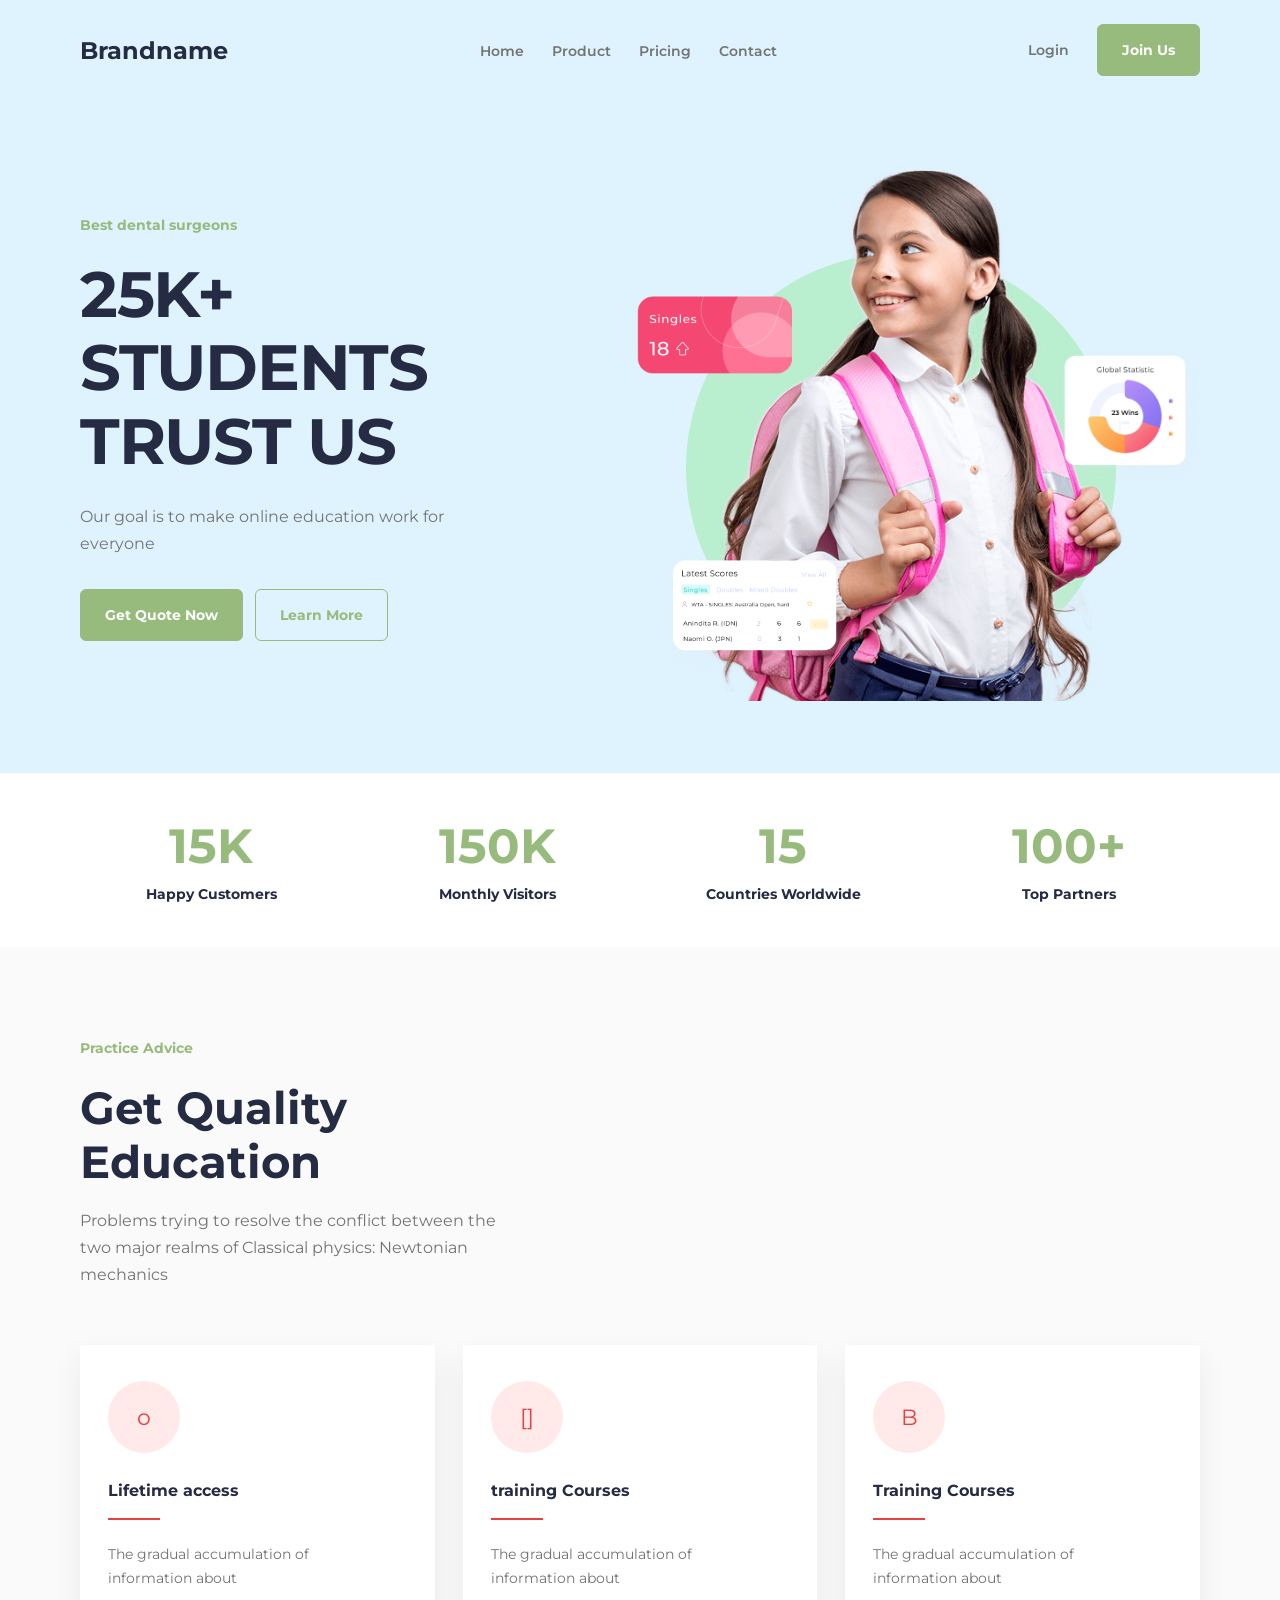
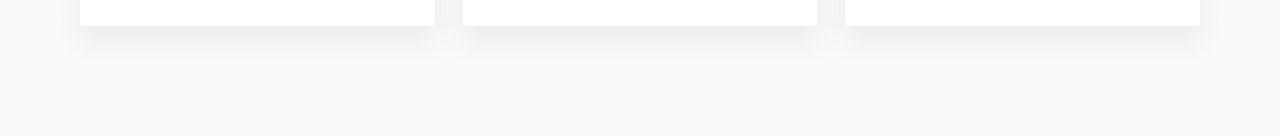
==== index.html @ 00443231 "Update index.html" ====
<!DOCTYPE html>
<html lang="pt">
<head>
    <meta charset="UTF-8">
    <meta name="viewport" content="width=device-width, initial-scale=1.0">
    <title>BrandName</title>
    <link rel="preconnect" href="https://fonts.googleapis.com">
    <link rel="preconnect" href="https://fonts.gstatic.com" crossorigin>
    <link href="https://fonts.googleapis.com/css2?family=Montserrat:wght@400;500;700;800&display=swap" rel="stylesheet">
    <link rel="stylesheet" href="style.css">
</head>
<body>
    <section class="hero-section">
        <div class="container">
            <header class="navbar">
                <div class="logotipo">Brandname</div>
                <nav class="menu" aria-label="Principal">
                    <ul>
                        <li><a class="item-link" href="#">Home</a></li>
                        <li><a class="item-link" href="products/product.html">Product</a></li>
                        <li><a class="item-link" href="#">Pricing</a></li>
                        <li><a class="item-link" href="contacts/contact.html">Contact</a></li>
                    </ul>
                </nav>
                <div class="nav-auth">
                    <a href="#" class="btn-login">Login</a>
                    <a href="#" class="btn btn-primary">Join Us</a>
                </div>
            </header>

            <div class="hero">
                <section class="hero-content">
                    <p class="section-kicker">Best dental surgeons</p>
                    <h1>25K+ STUDENTS TRUST US</h1>
                    <p class="hero-description">Our goal is to make online education work for everyone</p>
                    <div class="hero-actions">
                        <a href="#" class="btn btn-primary">Get Quote Now</a>
                        <a href="#" class="btn btn-secondary">Learn More</a>
                    </div>
                </section>

                <section class="hero-visual" aria-label="Destaques visuais">
                    <div class="visual-circle"></div>
                    <img class="student-image" src="images/technology.png" alt="Estudante sorrindo com mochila">
                    <img class="floating-card single" src="images/Singles.png" alt="Cartao com destaque de singles">
                    <img class="floating-card scores" src="images/Scores.png" alt="Cartao com ultimas pontuacoes">
                    <img class="floating-card global-statics" src="images/Statistic.png" alt="Cartao com estatisticas globais">
                </section>
            </div>
        </div>
    </section>

    <section class="stats-section">
        <div class="container stats-grid">
            <article class="stat-item">
                <h2>15K</h2>
                <p>Happy Customers</p>
            </article>
            <article class="stat-item">
                <h2>150K</h2>
                <p>Monthly Visitors</p>
            </article>
            <article class="stat-item">
                <h2>15</h2>
                <p>Countries Worldwide</p>
            </article>
            <article class="stat-item">
                <h2>100+</h2>
                <p>Top Partners</p>
            </article>
        </div>
    </section>

    <section class="education-section">
        <div class="container">
            <div class="section-heading">
                <p class="section-kicker">Practice Advice</p>
                <h2>Get Quality Education</h2>
                <p class="section-description">Problems trying to resolve the conflict between the two major realms of Classical physics: Newtonian mechanics</p>
            </div>
            <div class="card-grid">
                <article class="feature-card">
                    <div class="card-icon">o</div>
                    <h3>Lifetime access</h3>
                    <span class="card-line"></span>
                    <p>The gradual accumulation of information about</p>
                </article>
                <article class="feature-card">
                    <div class="card-icon">[]</div>
                    <h3>training Courses</h3>
                    <span class="card-line"></span>
                    <p>The gradual accumulation of information about</p>
                </article>
                <article class="feature-card">
                    <div class="card-icon">B</div>
                    <h3>Training Courses</h3>
                    <span class="card-line"></span>
                    <p>The gradual accumulation of information about</p>
                </article>
            </div>
        </div>
    </section>
</body>
</html>
---- style.css ----
:root {
    --primary-color: #96bb7c;
    --primary-dark: #7faa5f;
    --light-color: #ffffff;
    --hero-bg: #dff3ff;
    --page-bg: #fafafa;
    --brand-color: #252b42;
    --text-muted: #737373;
    --shadow-color: rgba(38, 51, 77, 0.08);
    --accent-red: #e74040;
}

* {
    margin: 0;
    padding: 0;
    box-sizing: border-box;
}

html {
    -webkit-text-size-adjust: 100%;
}

body {
    font-family: "Montserrat", sans-serif;
    background: var(--page-bg);
    color: var(--brand-color);
    overflow-x: hidden;
}

img {
    display: block;
    max-width: 100%;
    height: auto;
}

a {
    text-decoration: none;
}

.container {
    width: min(1120px, calc(100% - 48px));
    margin: 0 auto;
}

.hero-section {
    background: var(--hero-bg);
}

.navbar {
    display: flex;
    align-items: center;
    justify-content: space-between;
    gap: 24px;
    padding: 24px 0;
}

.logotipo {
    font-size: clamp(1.2rem, 2vw, 1.5rem);
    font-weight: 700;
    color: var(--brand-color);
}

.menu ul,
.nav-auth {
    display: flex;
    align-items: center;
    gap: 28px;
    list-style: none;
}

.menu ul {
    flex-wrap: wrap;
    justify-content: center;
}

.item-link,
.btn-login {
    color: var(--text-muted);
    font-size: 0.9rem;
    font-weight: 600;
}

.item-link:hover,
.btn-login:hover {
    color: var(--brand-color);
}

.btn {
    display: inline-flex;
    align-items: center;
    justify-content: center;
    gap: 8px;
    min-height: 52px;
    padding: 0 24px;
    border-radius: 6px;
    font-size: 0.9rem;
    font-weight: 700;
    transition: 0.2s ease;
    text-align: center;
}

.btn-primary {
    background: var(--primary-color);
    color: var(--light-color);
    border: 1px solid var(--primary-color);
}

.btn-primary:hover {
    background: var(--primary-dark);
    border-color: var(--primary-dark);
}

.btn-secondary {
    color: var(--primary-color);
    border: 1px solid var(--primary-color);
    background: transparent;
}

.btn-secondary:hover {
    background: rgba(150, 187, 124, 0.08);
}

.hero {
    display: grid;
    grid-template-columns: minmax(280px, 470px) minmax(280px, 1fr);
    align-items: center;
    gap: clamp(24px, 4vw, 56px);
    padding: 56px 0 72px;
}

.section-kicker {
    color: var(--primary-color);
    font-size: 0.9rem;
    font-weight: 700;
    margin-bottom: 24px;
}

.hero-content {
    min-width: 0;
}

.hero-content h1 {
    font-size: clamp(2.2rem, 5vw, 4.4rem);
    line-height: 1.15;
    letter-spacing: -0.02em;
    margin-bottom: 24px;
    overflow-wrap: anywhere;
}

.hero-description,
.section-description {
    color: var(--text-muted);
    font-size: 1rem;
    line-height: 1.7;
    max-width: 420px;
}

.hero-actions {
    display: flex;
    flex-wrap: wrap;
    gap: 12px;
    margin-top: 32px;
}

.hero-visual {
    position: relative;
    min-height: 500px;
    display: flex;
    align-items: end;
    justify-content: center;
    min-width: 0;
}

.visual-circle {
    position: absolute;
    width: min(430px, 78%);
    aspect-ratio: 1;
    border-radius: 50%;
    background: #b9efcf;
    bottom: 18px;
    left: 50%;
    transform: translateX(-50%);
}

.student-image {
    position: relative;
    width: min(470px, 100%);
    z-index: 2;
}

.floating-card {
    position: absolute;
    z-index: 3;
}

.single {
    width: clamp(100px, 18vw, 155px);
    left: 6%;
    top: 140px;
}

.scores {
    width: clamp(120px, 22vw, 180px);
    left: 12%;
    bottom: 28px;
}

.global-statics {
    width: clamp(110px, 18vw, 150px);
    right: 0;
    top: 190px;
}

.stats-section {
    background: var(--light-color);
}

.stats-grid {
    display: grid;
    grid-template-columns: repeat(4, minmax(0, 1fr));
    gap: 24px;
    padding: 44px 0;
}

.stat-item {
    text-align: center;
}

.stat-item h2 {
    color: var(--primary-color);
    font-size: clamp(2rem, 4vw, 3rem);
    font-weight: 700;
    margin-bottom: 10px;
}

.stat-item p {
    color: var(--brand-color);
    font-size: 0.88rem;
    font-weight: 700;
}

.education-section {
    padding: 92px 0 110px;
}

.section-heading {
    max-width: 520px;
    margin-bottom: 56px;
}

.section-heading h2 {
    font-size: clamp(2rem, 4vw, 2.8rem);
    margin-bottom: 18px;
    overflow-wrap: anywhere;
}

.card-grid {
    display: grid;
    grid-template-columns: repeat(3, minmax(0, 1fr));
    gap: 28px;
}

.feature-card {
    background: var(--light-color);
    padding: 36px 28px;
    box-shadow: 0 14px 28px var(--shadow-color);
    min-height: 255px;
}

.card-icon {
    width: 72px;
    height: 72px;
    display: grid;
    place-items: center;
    border-radius: 50%;
    background: #ffe9e9;
    color: var(--accent-red);
    font-size: 1.4rem;
    margin-bottom: 28px;
}

.feature-card h3 {
    font-size: 1rem;
    margin-bottom: 18px;
}

.card-line {
    display: inline-block;
    width: 52px;
    height: 2px;
    background: var(--accent-red);
    margin-bottom: 18px;
}

.feature-card p {
    color: var(--text-muted);
    font-size: 0.9rem;
    line-height: 1.7;
    max-width: 220px;
}

@media (max-width: 1080px) {
    .navbar {
        justify-content: center;
    }

    .menu,
    .nav-auth {
        width: 100%;
        justify-content: center;
    }

    .hero {
        grid-template-columns: 1fr;
        padding-top: 24px;
    }

    .hero-content {
        max-width: 620px;
    }

    .hero-visual {
        min-height: 420px;
        width: min(100%, 560px);
        margin: 0 auto;
    }

    .stats-grid,
    .card-grid {
        grid-template-columns: repeat(2, minmax(0, 1fr));
    }
}

@media (max-width: 640px) {
    .container {
        width: min(100% - 32px, 1120px);
    }

    .navbar {
        align-items: center;
        gap: 16px;
    }

    .menu ul,
    .nav-auth,
    .hero-actions {
        gap: 14px;
    }

    .nav-auth {
        flex-wrap: wrap;
    }

    .btn,
    .hero-actions .btn {
        width: 100%;
    }

    .hero {
        gap: 28px;
        padding-bottom: 48px;
    }

    .hero-visual {
        min-height: 320px;
    }

    .visual-circle {
        width: min(280px, 82%);
        bottom: 12px;
    }

    .single {
        left: 0;
        top: 60px;
    }

    .scores {
        left: 10px;
        bottom: 10px;
    }

    .global-statics {
        right: 0;
        top: 110px;
    }

    .stats-grid,
    .card-grid {
        grid-template-columns: 1fr;
    }

    .education-section {
        padding: 72px 0 84px;
    }

    .feature-card {
        min-height: auto;
    }
}

@media (max-width: 420px) {
    .menu ul {
        gap: 10px 16px;
    }

    .item-link,
    .btn-login,
    .btn {
        font-size: 0.85rem;
    }

    .hero-content h1 {
        font-size: 1.95rem;
    }

    .hero-description,
    .section-description,
    .feature-card p {
        font-size: 0.92rem;
    }

    .hero-visual {
        min-height: 280px;
    }
}
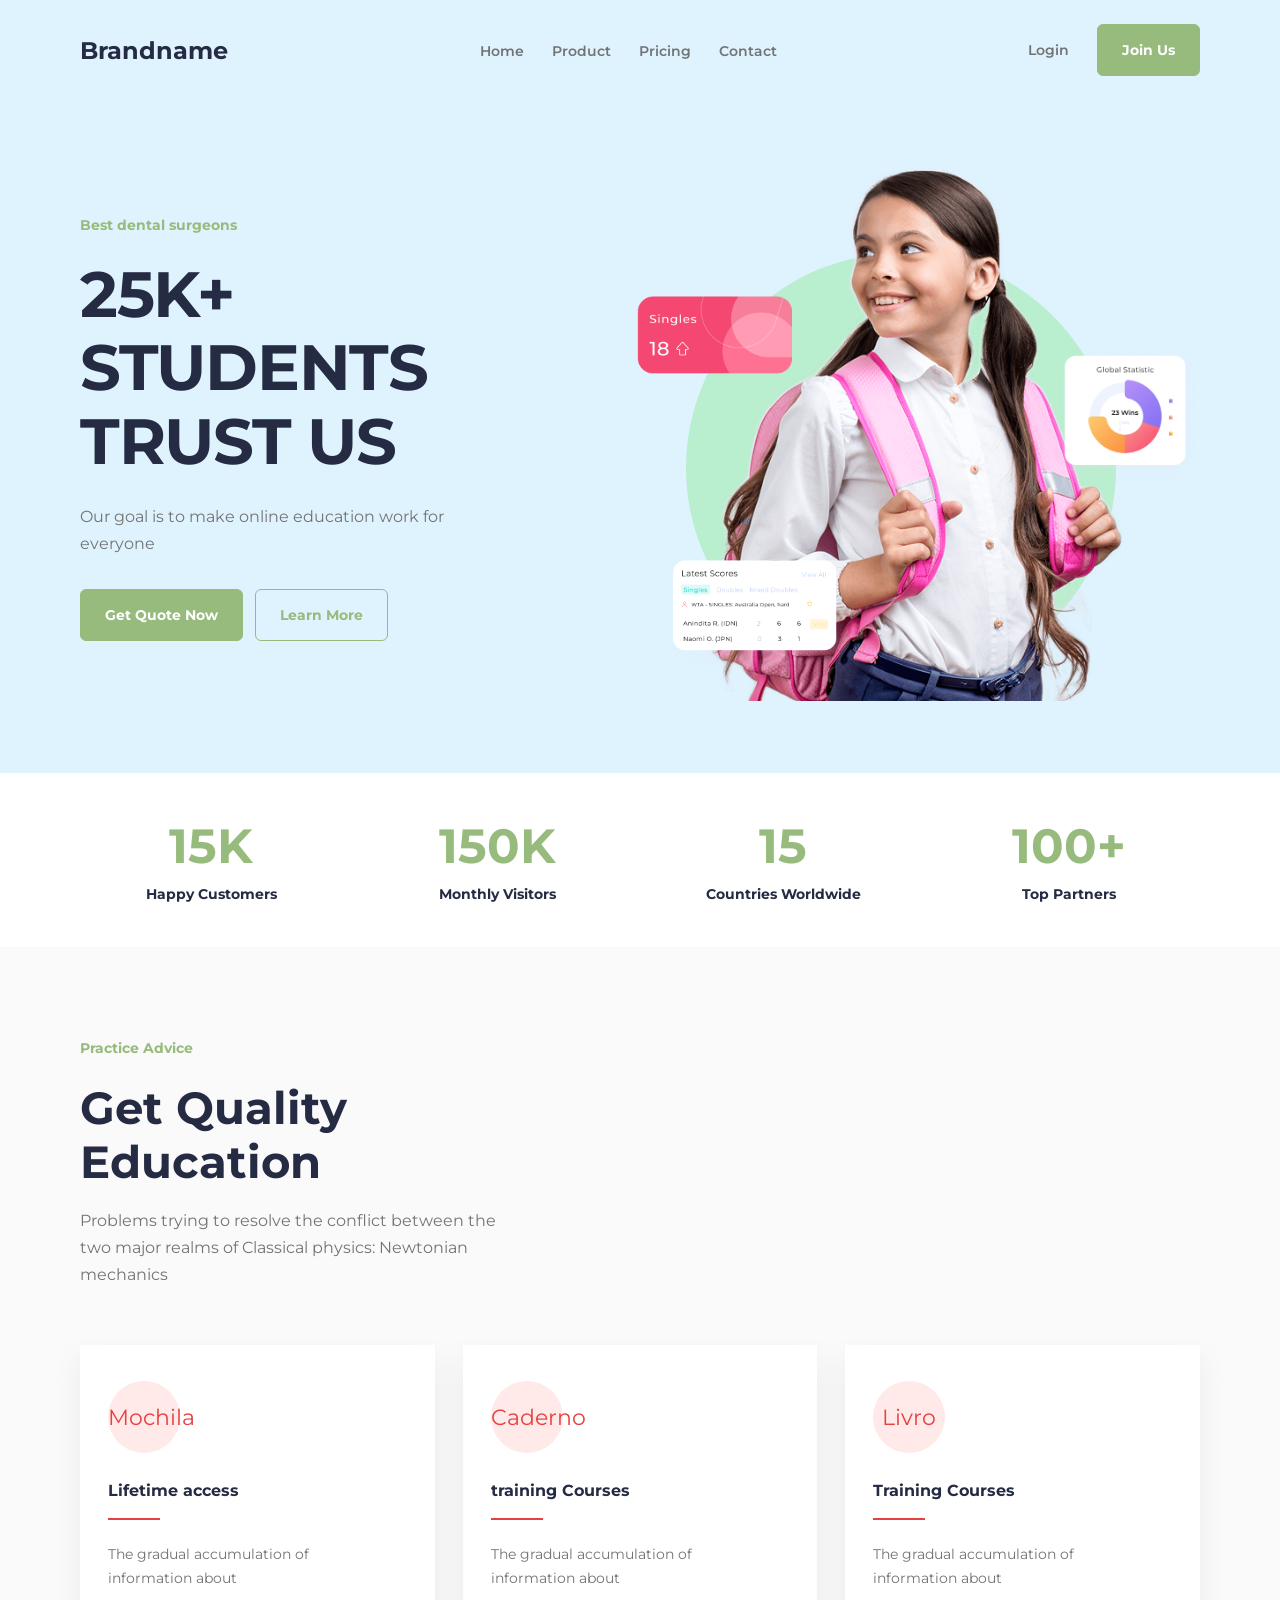
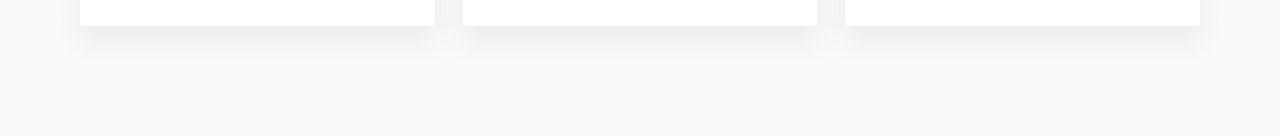
==== commit e4e6a6c2: "Update index.html" ====
--- a/index.html
+++ b/index.html
@@ -80,19 +80,19 @@
             </div>
             <div class="card-grid">
                 <article class="feature-card">
-                    <div class="card-icon">o</div>
+                    <div class="card-icon">Mochila</div>
                     <h3>Lifetime access</h3>
                     <span class="card-line"></span>
                     <p>The gradual accumulation of information about</p>
                 </article>
                 <article class="feature-card">
-                    <div class="card-icon">[]</div>
+                    <div class="card-icon">Caderno</div>
                     <h3>training Courses</h3>
                     <span class="card-line"></span>
                     <p>The gradual accumulation of information about</p>
                 </article>
                 <article class="feature-card">
-                    <div class="card-icon">B</div>
+                    <div class="card-icon">Livro</div>
                     <h3>Training Courses</h3>
                     <span class="card-line"></span>
                     <p>The gradual accumulation of information about</p>
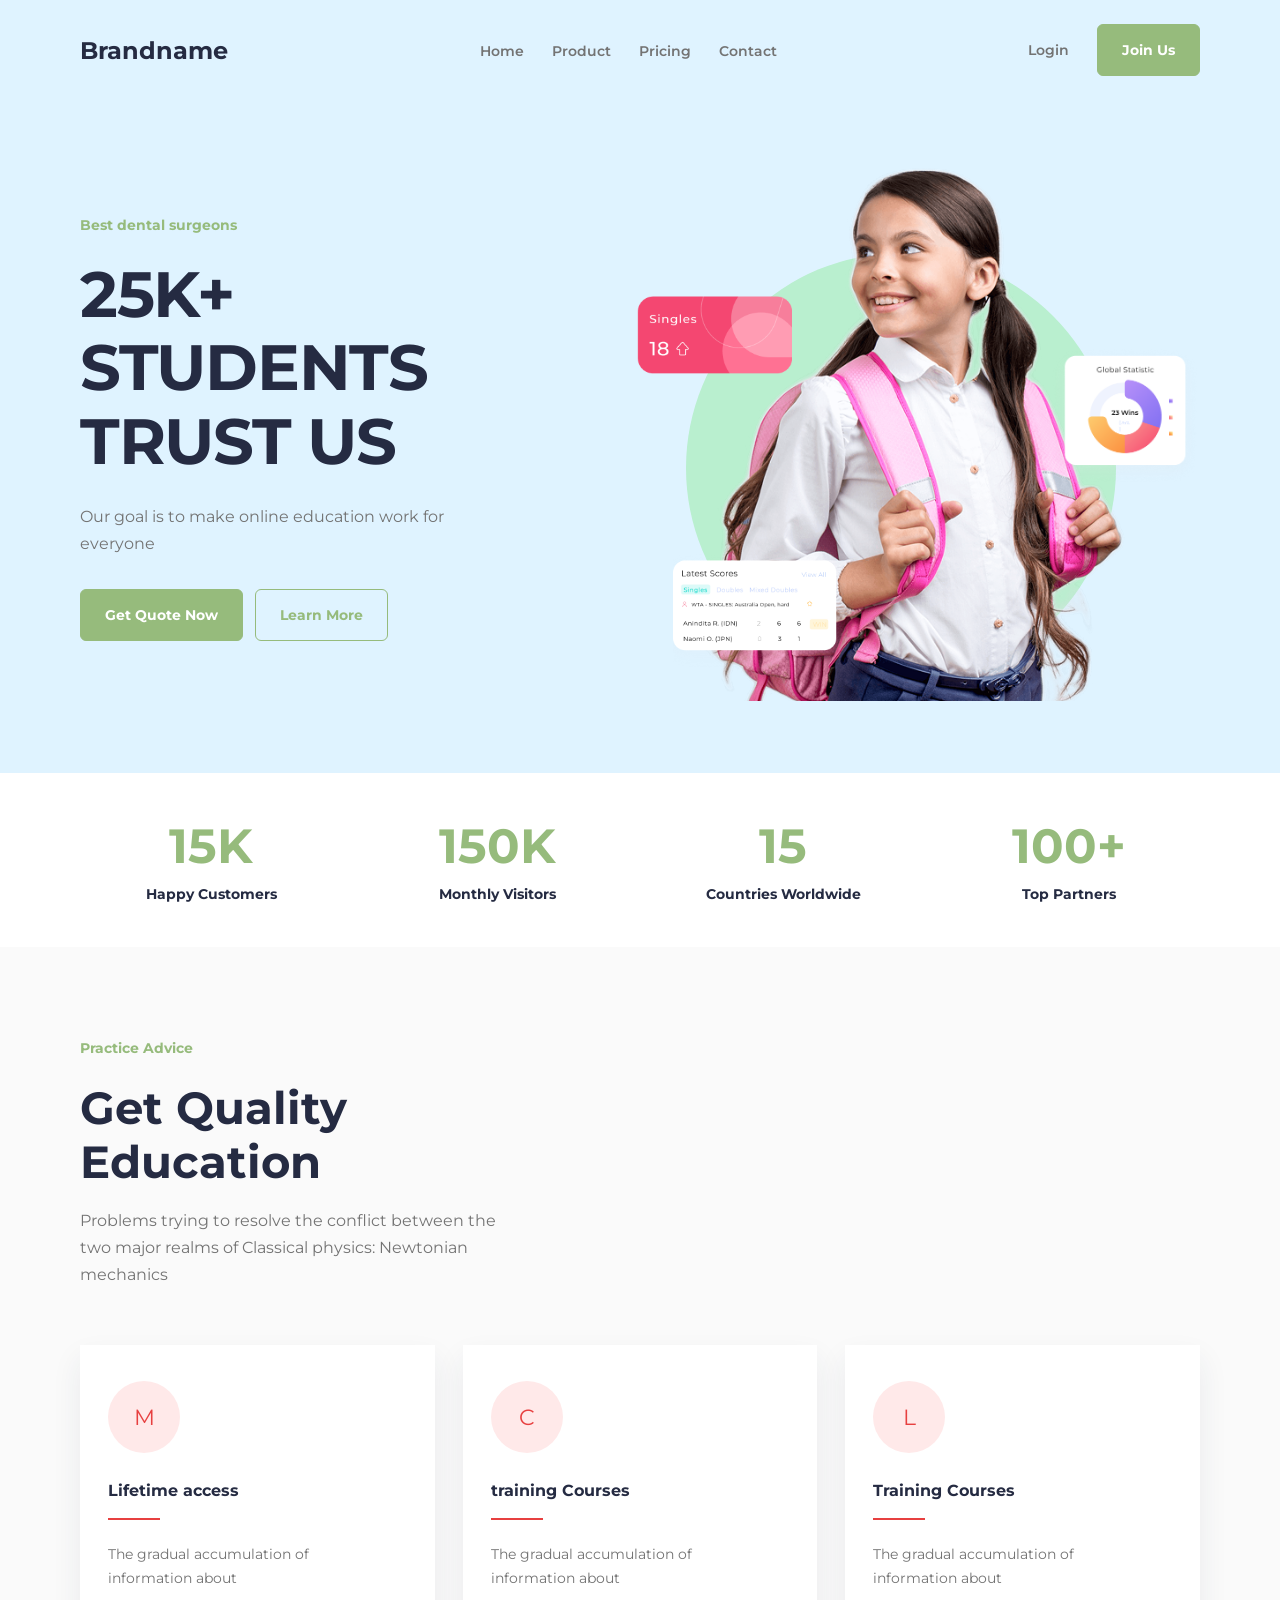
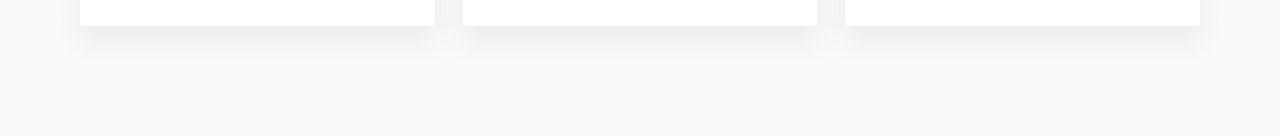
==== commit 98b3ecfd: "Update index.html" ====
--- a/index.html
+++ b/index.html
@@ -80,19 +80,19 @@
             </div>
             <div class="card-grid">
                 <article class="feature-card">
-                    <div class="card-icon">Mochila</div>
+                    <div class="card-icon">M</div>
                     <h3>Lifetime access</h3>
                     <span class="card-line"></span>
                     <p>The gradual accumulation of information about</p>
                 </article>
                 <article class="feature-card">
-                    <div class="card-icon">Caderno</div>
+                    <div class="card-icon">C</div>
                     <h3>training Courses</h3>
                     <span class="card-line"></span>
                     <p>The gradual accumulation of information about</p>
                 </article>
                 <article class="feature-card">
-                    <div class="card-icon">Livro</div>
+                    <div class="card-icon">L</div>
                     <h3>Training Courses</h3>
                     <span class="card-line"></span>
                     <p>The gradual accumulation of information about</p>
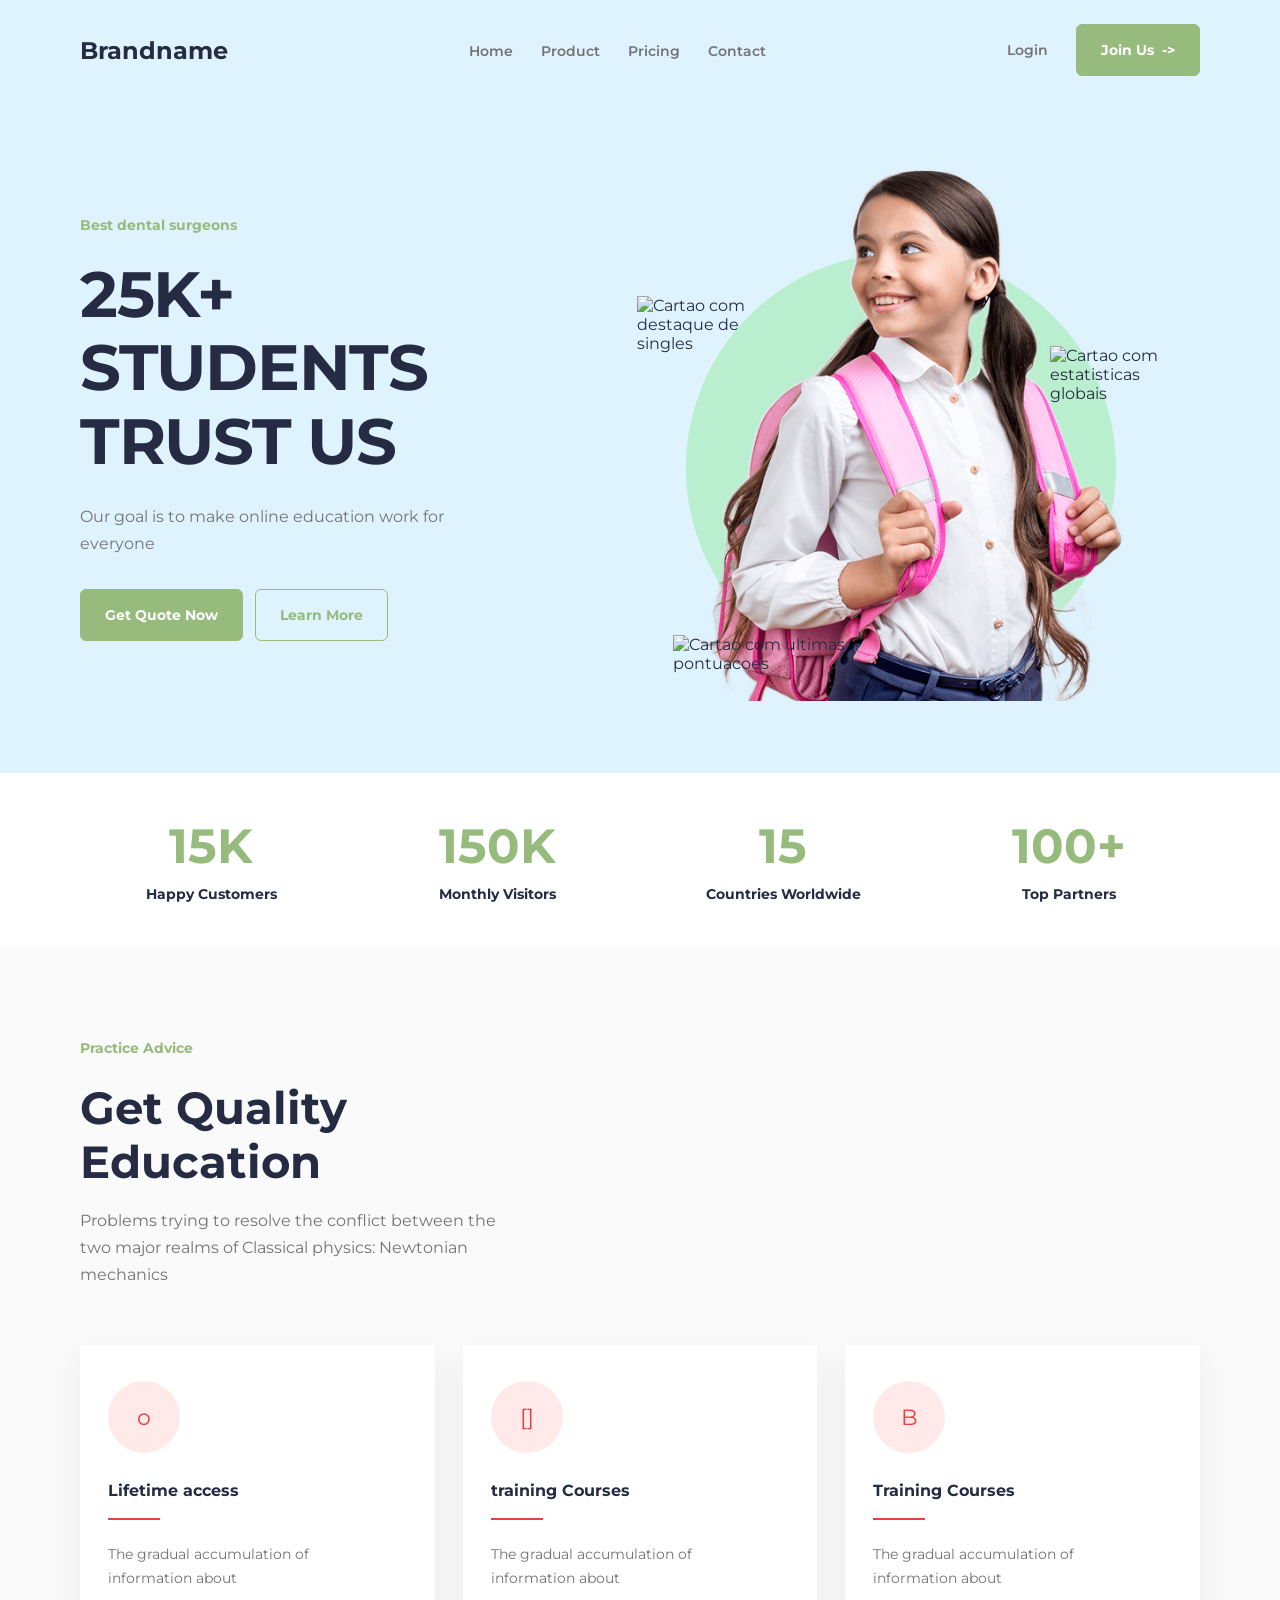
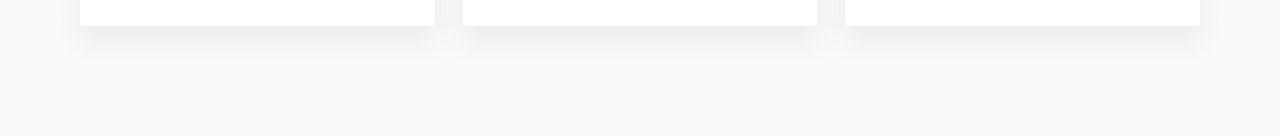
==== commit 8edbe49c: "Update index.html" ====
--- a/index.html
+++ b/index.html
@@ -24,7 +24,7 @@
                 </nav>
                 <div class="nav-auth">
                     <a href="#" class="btn-login">Login</a>
-                    <a href="#" class="btn btn-primary">Join Us</a>
+                    <a href="#" class="btn btn-primary">Join Us <span aria-hidden="true">-&gt;</span></a>
                 </div>
             </header>
 
@@ -42,9 +42,9 @@
                 <section class="hero-visual" aria-label="Destaques visuais">
                     <div class="visual-circle"></div>
                     <img class="student-image" src="images/technology.png" alt="Estudante sorrindo com mochila">
-                    <img class="floating-card single" src="images/Singles.png" alt="Cartao com destaque de singles">
-                    <img class="floating-card scores" src="images/Scores.png" alt="Cartao com ultimas pontuacoes">
-                    <img class="floating-card global-statics" src="images/Statistic.png" alt="Cartao com estatisticas globais">
+                    <img class="floating-card single" src="Singles.png" alt="Cartao com destaque de singles">
+                    <img class="floating-card scores" src="Scores.png" alt="Cartao com ultimas pontuacoes">
+                    <img class="floating-card global-statics" src="Statistic.png" alt="Cartao com estatisticas globais">
                 </section>
             </div>
         </div>
@@ -80,19 +80,19 @@
             </div>
             <div class="card-grid">
                 <article class="feature-card">
-                    <div class="card-icon">M</div>
+                    <div class="card-icon">o</div>
                     <h3>Lifetime access</h3>
                     <span class="card-line"></span>
                     <p>The gradual accumulation of information about</p>
                 </article>
                 <article class="feature-card">
-                    <div class="card-icon">C</div>
+                    <div class="card-icon">[]</div>
                     <h3>training Courses</h3>
                     <span class="card-line"></span>
                     <p>The gradual accumulation of information about</p>
                 </article>
                 <article class="feature-card">
-                    <div class="card-icon">L</div>
+                    <div class="card-icon">B</div>
                     <h3>Training Courses</h3>
                     <span class="card-line"></span>
                     <p>The gradual accumulation of information about</p>
@@ -100,5 +100,81 @@
             </div>
         </div>
     </section>
+
+    <script>
+        const heroVisual = document.querySelector('.hero-visual');
+
+if (heroVisual) {
+    const prefersReducedMotion = window.matchMedia('(prefers-reduced-motion: reduce)');
+    const supportsFinePointer = window.matchMedia('(pointer: fine)');
+
+    const revealHero = () => {
+        requestAnimationFrame(() => {
+            heroVisual.classList.add('is-visible');
+        });
+    };
+
+    const observer = new IntersectionObserver(
+        (entries) => {
+            entries.forEach((entry) => {
+                if (entry.isIntersecting) {
+                    revealHero();
+                    observer.disconnect();
+                }
+            });
+        },
+        {
+            threshold: 0.35
+        }
+    );
+
+    observer.observe(heroVisual);
+
+    if (!prefersReducedMotion.matches && supportsFinePointer.matches) {
+        const maxOffset = 16;
+        let currentX = 0;
+        let currentY = 0;
+        let targetX = 0;
+        let targetY = 0;
+        let rafId = null;
+
+        const render = () => {
+            currentX += (targetX - currentX) * 0.12;
+            currentY += (targetY - currentY) * 0.12;
+
+            heroVisual.style.setProperty('--pointer-x', `${currentX.toFixed(2)}px`);
+            heroVisual.style.setProperty('--pointer-y', `${currentY.toFixed(2)}px`);
+
+            const isMoving = Math.abs(targetX - currentX) > 0.05 || Math.abs(targetY - currentY) > 0.05;
+            rafId = isMoving ? requestAnimationFrame(render) : null;
+        };
+
+        const startRender = () => {
+            if (!rafId) {
+                rafId = requestAnimationFrame(render);
+            }
+        };
+
+        heroVisual.addEventListener('pointermove', (event) => {
+            const rect = heroVisual.getBoundingClientRect();
+            const offsetX = (event.clientX - rect.left) / rect.width - 0.5;
+            const offsetY = (event.clientY - rect.top) / rect.height - 0.5;
+
+            targetX = offsetX * maxOffset;
+            targetY = offsetY * maxOffset;
+            startRender();
+        });
+
+        heroVisual.addEventListener('pointerleave', () => {
+            targetX = 0;
+            targetY = 0;
+            startRender();
+        });
+    } else {
+        heroVisual.classList.add('is-visible');
+    }
+}
+
+    </script>
 </body>
 </html>
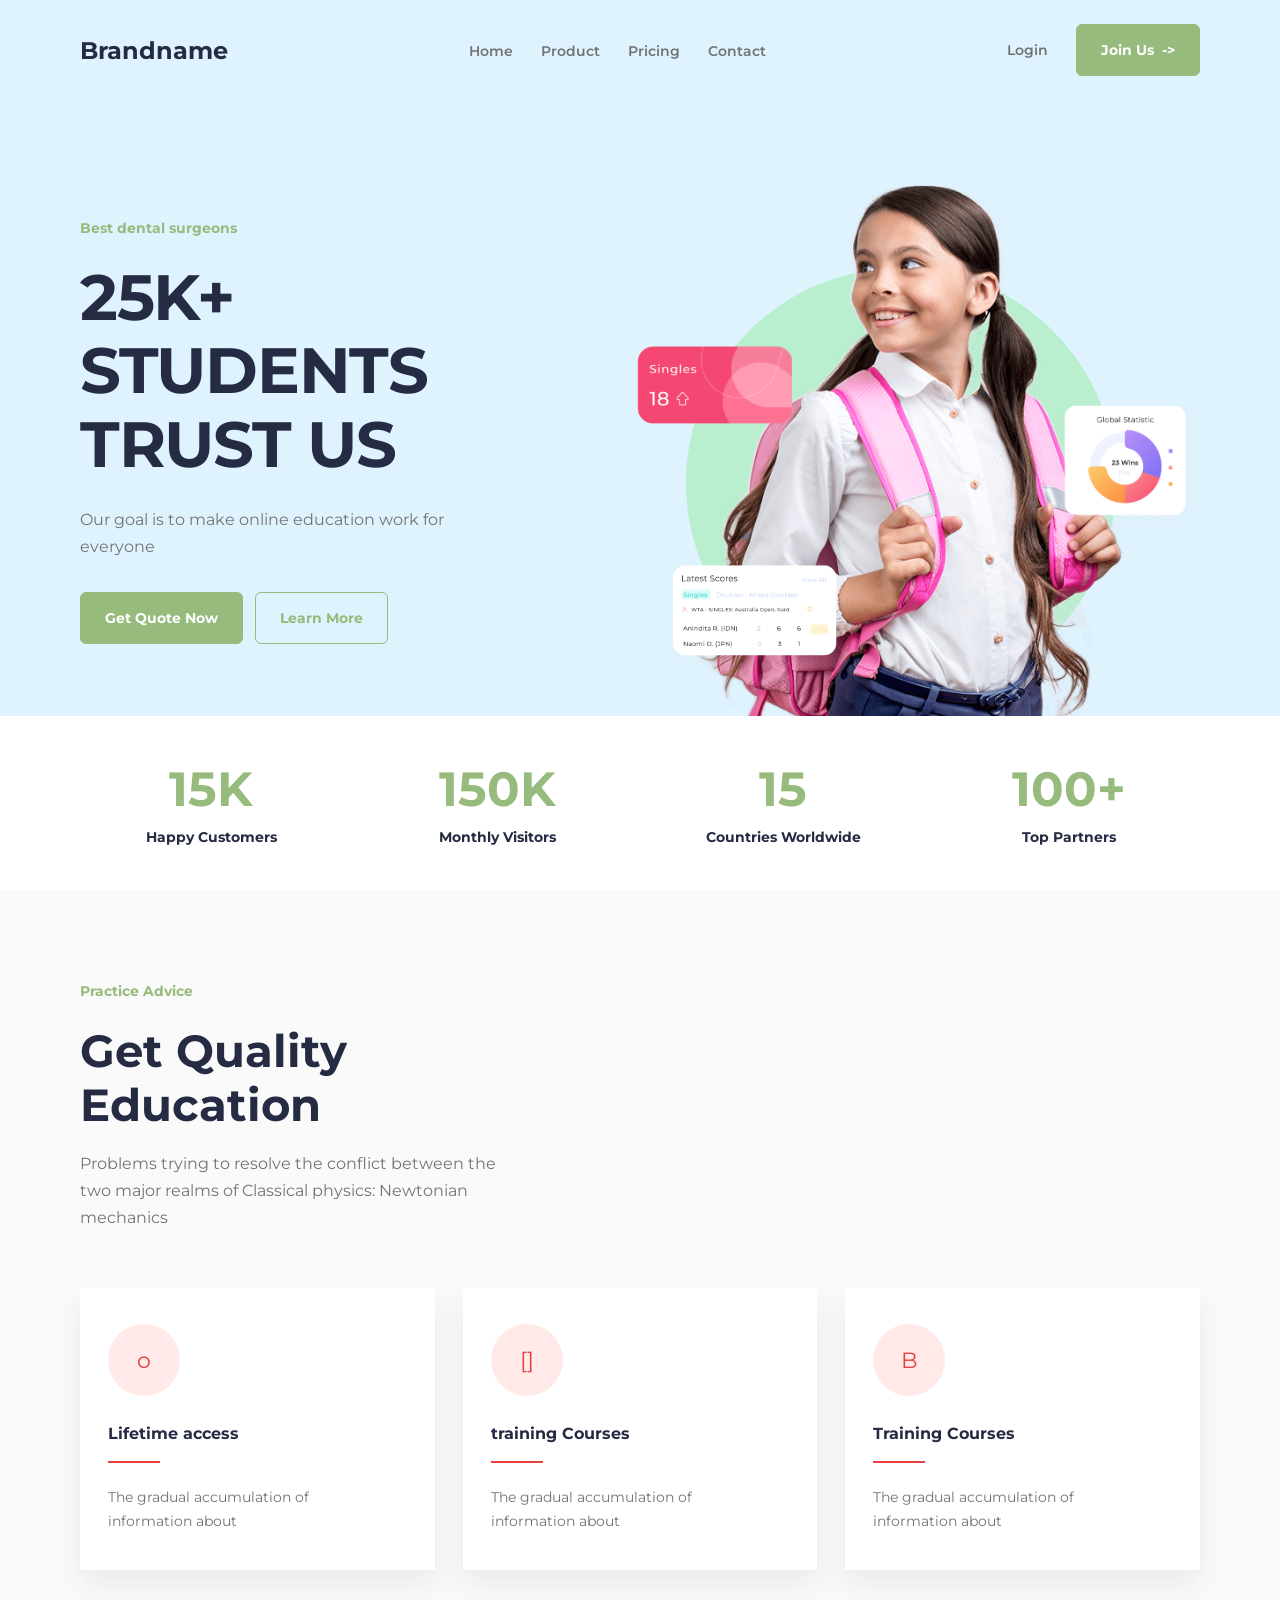
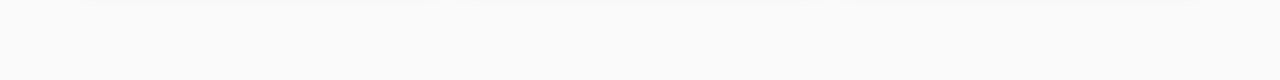
==== commit 49fce24e: "Update index.html" ====
--- a/index.html
+++ b/index.html
@@ -42,9 +42,9 @@
                 <section class="hero-visual" aria-label="Destaques visuais">
                     <div class="visual-circle"></div>
                     <img class="student-image" src="images/technology.png" alt="Estudante sorrindo com mochila">
-                    <img class="floating-card single" src="Singles.png" alt="Cartao com destaque de singles">
-                    <img class="floating-card scores" src="Scores.png" alt="Cartao com ultimas pontuacoes">
-                    <img class="floating-card global-statics" src="Statistic.png" alt="Cartao com estatisticas globais">
+                    <img class="floating-card single" src="images/Singles.png" alt="Cartao com destaque de singles">
+                    <img class="floating-card scores" src="images/Scores.png" alt="Cartao com ultimas pontuacoes">
+                    <img class="floating-card global-statics" src="images/Statistic.png" alt="Cartao com estatisticas globais">
                 </section>
             </div>
         </div>
--- a/style.css
+++ b/style.css
@@ -123,9 +123,9 @@
 .hero {
     display: grid;
     grid-template-columns: minmax(280px, 470px) minmax(280px, 1fr);
-    align-items: center;
+    align-items: end;
     gap: clamp(24px, 4vw, 56px);
-    padding: 56px 0 72px;
+    padding: 56px 0 0;
 }
 
 .section-kicker {
@@ -137,6 +137,7 @@
 
 .hero-content {
     min-width: 0;
+    padding-bottom: 72px;
 }
 
 .hero-content h1 {
@@ -163,12 +164,16 @@
 }
 
 .hero-visual {
+    --pointer-x: 0px;
+    --pointer-y: 0px;
     position: relative;
-    min-height: 500px;
+    min-height: 560px;
     display: flex;
     align-items: end;
     justify-content: center;
+    align-self: end;
     min-width: 0;
+    isolation: isolate;
 }
 
 .visual-circle {
@@ -179,36 +184,81 @@
     background: #b9efcf;
     bottom: 18px;
     left: 50%;
-    transform: translateX(-50%);
+    transform: translateX(-50%) scale(0.9);
+    opacity: 0;
+    transition: transform 700ms ease, opacity 700ms ease;
+}
+
+.student-image,
+.floating-card {
+    will-change: transform;
 }
 
 .student-image {
     position: relative;
     width: min(470px, 100%);
     z-index: 2;
+    opacity: 0;
+    transform: translate3d(0, 36px, 0) scale(0.98);
+    transition: transform 800ms cubic-bezier(0.22, 1, 0.36, 1), opacity 800ms ease;
 }
 
 .floating-card {
     position: absolute;
     z-index: 3;
+    opacity: 0;
+    transform: translate3d(0, 18px, 0) scale(0.96);
+    transition: transform 700ms cubic-bezier(0.22, 1, 0.36, 1), opacity 700ms ease;
+    animation: floatCard 4.8s ease-in-out infinite;
+    animation-play-state: paused;
 }
 
 .single {
     width: clamp(100px, 18vw, 155px);
     left: 6%;
-    top: 140px;
+    top: 190px;
+    animation-delay: 0s;
 }
 
 .scores {
     width: clamp(120px, 22vw, 180px);
     left: 12%;
-    bottom: 28px;
+    bottom: 38px;
+    animation-delay: 0.9s;
 }
 
 .global-statics {
     width: clamp(110px, 18vw, 150px);
     right: 0;
-    top: 190px;
+    top: 240px;
+    animation-delay: 1.4s;
+}
+
+.hero-visual.is-visible .visual-circle {
+    opacity: 1;
+    transform: translateX(-50%) scale(1);
+}
+
+.hero-visual.is-visible .student-image {
+    opacity: 1;
+    transform: translate3d(calc(var(--pointer-x) * 0.18), calc(var(--pointer-y) * 0.18), 0);
+}
+
+.hero-visual.is-visible .floating-card {
+    opacity: 1;
+    animation-play-state: running;
+}
+
+.hero-visual.is-visible .single {
+    transform: translate3d(calc(var(--pointer-x) * -0.45), calc(var(--pointer-y) * -0.45), 0);
+}
+
+.hero-visual.is-visible .scores {
+    transform: translate3d(calc(var(--pointer-x) * -0.28), calc(var(--pointer-y) * 0.34), 0);
+}
+
+.hero-visual.is-visible .global-statics {
+    transform: translate3d(calc(var(--pointer-x) * 0.42), calc(var(--pointer-y) * -0.32), 0);
 }
 
 .stats-section {
@@ -299,6 +349,17 @@
     max-width: 220px;
 }
 
+@keyframes floatCard {
+    0%,
+    100% {
+        translate: 0 0;
+    }
+
+    50% {
+        translate: 0 -10px;
+    }
+}
+
 @media (max-width: 1080px) {
     .navbar {
         justify-content: center;
@@ -317,6 +378,7 @@
 
     .hero-content {
         max-width: 620px;
+        padding-bottom: 24px;
     }
 
     .hero-visual {
@@ -325,6 +387,14 @@
         margin: 0 auto;
     }
 
+    .single {
+        top: 130px;
+    }
+
+    .global-statics {
+        top: 180px;
+    }
+
     .stats-grid,
     .card-grid {
         grid-template-columns: repeat(2, minmax(0, 1fr));
@@ -358,7 +428,6 @@
 
     .hero {
         gap: 28px;
-        padding-bottom: 48px;
     }
 
     .hero-visual {
@@ -424,3 +493,14 @@
         min-height: 280px;
     }
 }
+
+@media (prefers-reduced-motion: reduce) {
+    .visual-circle,
+    .student-image,
+    .floating-card {
+        animation: none !important;
+        transition: none !important;
+        opacity: 1 !important;
+        transform: none !important;
+    }
+}
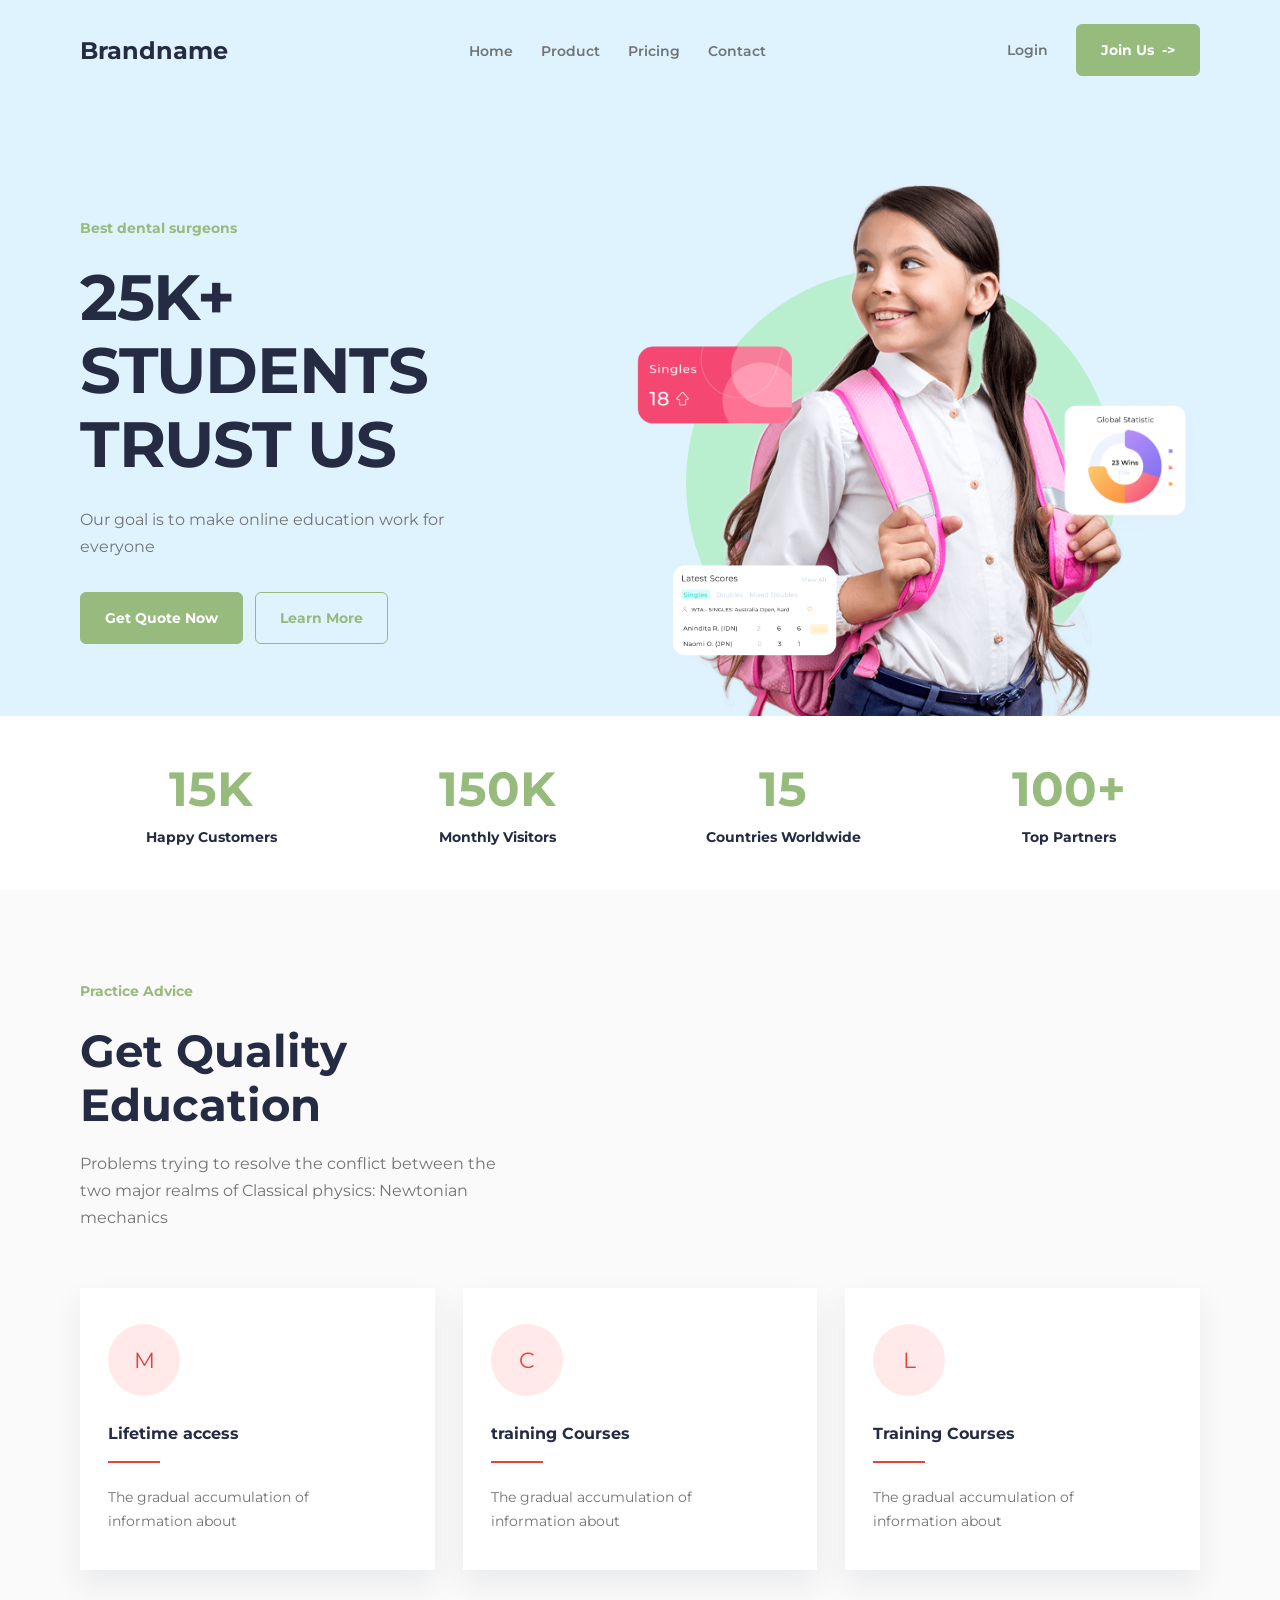
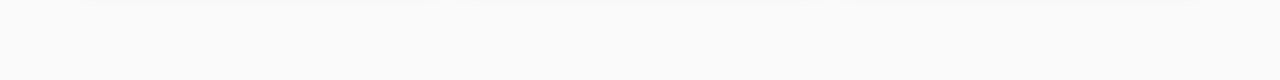
==== commit 4dba2d62: "Update index.html" ====
--- a/index.html
+++ b/index.html
@@ -80,19 +80,19 @@
             </div>
             <div class="card-grid">
                 <article class="feature-card">
-                    <div class="card-icon">o</div>
+                    <div class="card-icon">M</div>
                     <h3>Lifetime access</h3>
                     <span class="card-line"></span>
                     <p>The gradual accumulation of information about</p>
                 </article>
                 <article class="feature-card">
-                    <div class="card-icon">[]</div>
+                    <div class="card-icon">C</div>
                     <h3>training Courses</h3>
                     <span class="card-line"></span>
                     <p>The gradual accumulation of information about</p>
                 </article>
                 <article class="feature-card">
-                    <div class="card-icon">B</div>
+                    <div class="card-icon">L</div>
                     <h3>Training Courses</h3>
                     <span class="card-line"></span>
                     <p>The gradual accumulation of information about</p>
@@ -101,80 +101,6 @@
         </div>
     </section>
 
-    <script>
-        const heroVisual = document.querySelector('.hero-visual');
-
-if (heroVisual) {
-    const prefersReducedMotion = window.matchMedia('(prefers-reduced-motion: reduce)');
-    const supportsFinePointer = window.matchMedia('(pointer: fine)');
-
-    const revealHero = () => {
-        requestAnimationFrame(() => {
-            heroVisual.classList.add('is-visible');
-        });
-    };
-
-    const observer = new IntersectionObserver(
-        (entries) => {
-            entries.forEach((entry) => {
-                if (entry.isIntersecting) {
-                    revealHero();
-                    observer.disconnect();
-                }
-            });
-        },
-        {
-            threshold: 0.35
-        }
-    );
-
-    observer.observe(heroVisual);
-
-    if (!prefersReducedMotion.matches && supportsFinePointer.matches) {
-        const maxOffset = 16;
-        let currentX = 0;
-        let currentY = 0;
-        let targetX = 0;
-        let targetY = 0;
-        let rafId = null;
-
-        const render = () => {
-            currentX += (targetX - currentX) * 0.12;
-            currentY += (targetY - currentY) * 0.12;
-
-            heroVisual.style.setProperty('--pointer-x', `${currentX.toFixed(2)}px`);
-            heroVisual.style.setProperty('--pointer-y', `${currentY.toFixed(2)}px`);
-
-            const isMoving = Math.abs(targetX - currentX) > 0.05 || Math.abs(targetY - currentY) > 0.05;
-            rafId = isMoving ? requestAnimationFrame(render) : null;
-        };
-
-        const startRender = () => {
-            if (!rafId) {
-                rafId = requestAnimationFrame(render);
-            }
-        };
-
-        heroVisual.addEventListener('pointermove', (event) => {
-            const rect = heroVisual.getBoundingClientRect();
-            const offsetX = (event.clientX - rect.left) / rect.width - 0.5;
-            const offsetY = (event.clientY - rect.top) / rect.height - 0.5;
-
-            targetX = offsetX * maxOffset;
-            targetY = offsetY * maxOffset;
-            startRender();
-        });
-
-        heroVisual.addEventListener('pointerleave', () => {
-            targetX = 0;
-            targetY = 0;
-            startRender();
-        });
-    } else {
-        heroVisual.classList.add('is-visible');
-    }
-}
-
-    </script>
+    <script src="java.js"></script>
 </body>
 </html>
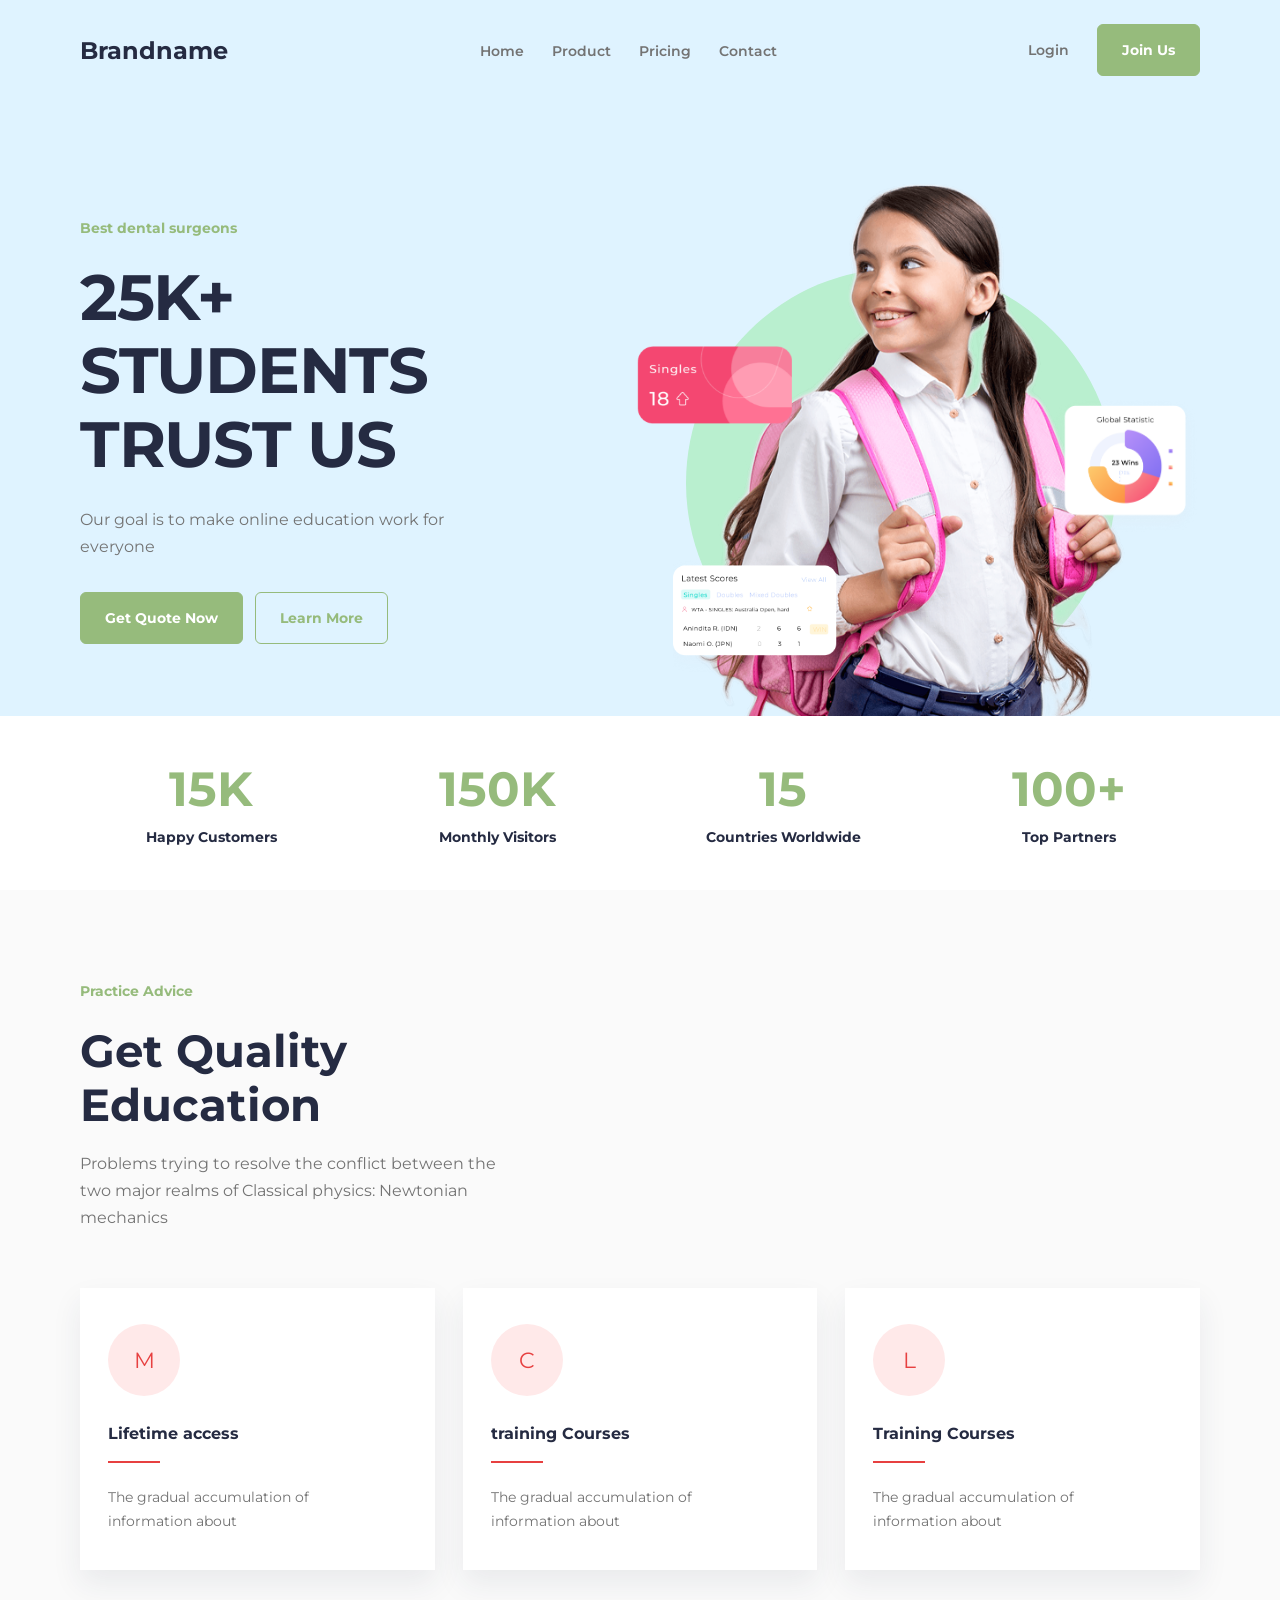
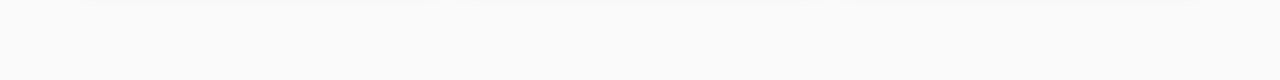
==== commit ce1029e4: "Update index.html" ====
--- a/index.html
+++ b/index.html
@@ -24,7 +24,7 @@
                 </nav>
                 <div class="nav-auth">
                     <a href="#" class="btn-login">Login</a>
-                    <a href="#" class="btn btn-primary">Join Us <span aria-hidden="true">-&gt;</span></a>
+                    <a href="#" class="btn btn-primary">Join Us</a>
                 </div>
             </header>
 
